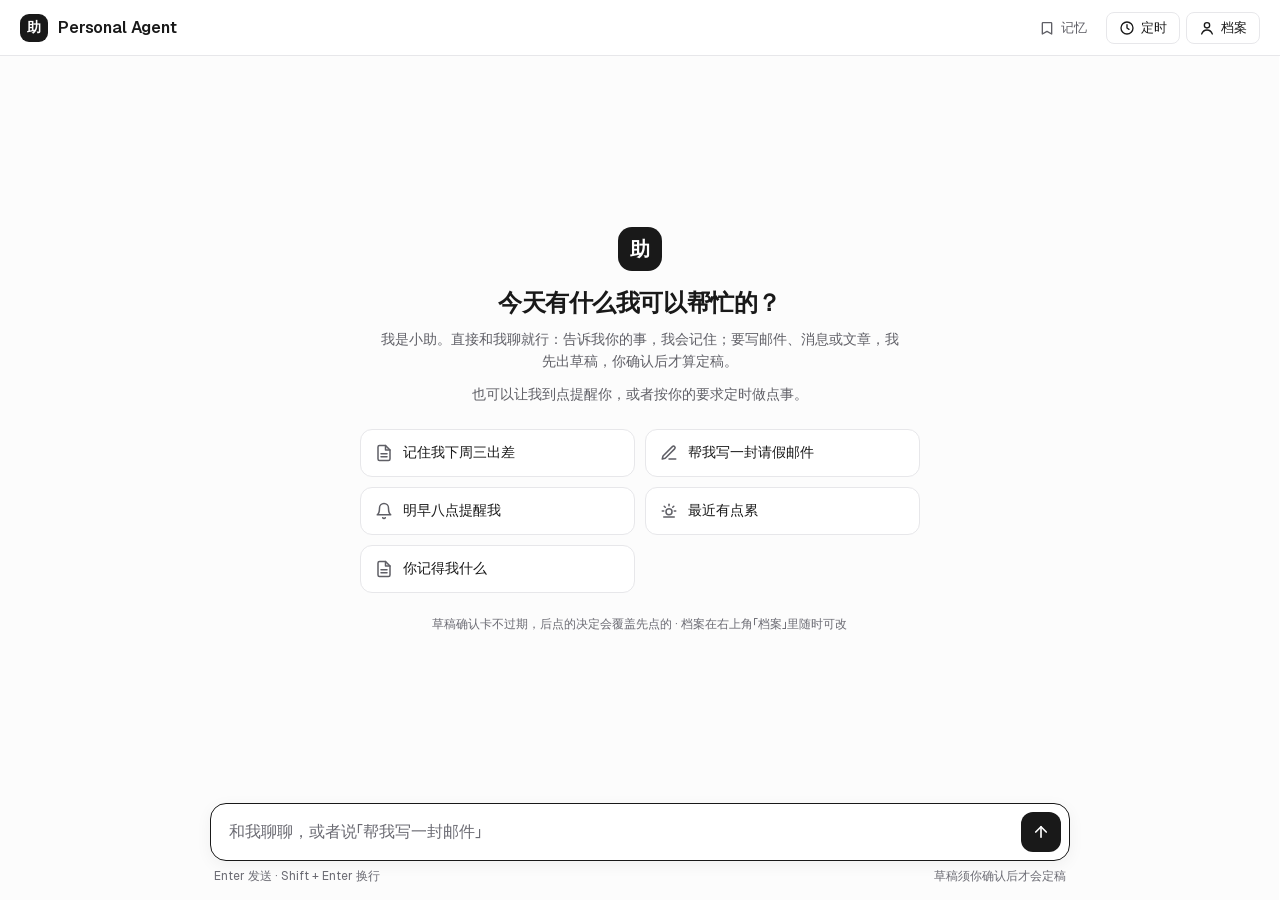
==== static/index.html @ c664112b "feat: 建立科研星舰 P1 受控记忆基线" ====
<!DOCTYPE html>
<html lang="zh-CN">
<head>
  <meta charset="UTF-8" />
  <meta name="viewport" content="width=device-width, initial-scale=1, viewport-fit=cover" />
  <meta name="color-scheme" content="light" />
  <meta name="theme-color" content="#FCFCFC" />
  <meta name="app-version" content="__APP_VERSION__" />
  <title>Personal Agent</title>
  <link rel="icon" href="data:image/svg+xml,%3Csvg xmlns='http://www.w3.org/2000/svg' viewBox='0 0 32 32'%3E%3Crect width='32' height='32' rx='9' fill='%23191919'/%3E%3Ctext x='16' y='22' font-size='16' text-anchor='middle' fill='white' font-family='sans-serif'%3E%E5%8A%A9%3C/text%3E%3C/svg%3E" />
  <link rel="preload" href="/static/fonts/Geist-Variable.woff2" as="font" type="font/woff2" crossorigin />
  <link rel="stylesheet" href="/static/design.css?v=__APP_VERSION__" />
  <link rel="stylesheet" href="/static/chat.css?v=__APP_VERSION__" />
  <script type="module" src="/static/js/app.js?v=__APP_VERSION__"></script>
</head>
<body class="app chat-app">
  <a class="skip-link" href="#composerInput">跳到输入框</a>

  <header class="app-header chat-header">
    <div class="brand">
      <span class="brand-mark" aria-hidden="true">助</span>
      <h1>Personal Agent</h1>
    </div>
    <div class="debug-badges debug-only" id="debugBadges" aria-label="调试信息"></div>
    <span class="header-spacer"></span>
    <div class="header-actions">
      <button type="button" class="btn btn-quiet btn-sm header-btn" id="btnMemory" aria-label="我记得的">
        <svg viewBox="0 0 24 24" fill="none" stroke="currentColor" stroke-width="2" stroke-linecap="round" stroke-linejoin="round" aria-hidden="true"><path d="M6 4h12a1 1 0 011 1v16l-7-4-7 4V5a1 1 0 011-1z"/></svg>
        <span class="header-btn-label">记忆</span>
      </button>
      <button type="button" class="btn btn-ghost btn-sm header-btn" id="btnSchedules" aria-label="定时任务" aria-expanded="false" aria-controls="schedulesPanel">
        <svg viewBox="0 0 24 24" fill="none" stroke="currentColor" stroke-width="2" stroke-linecap="round" stroke-linejoin="round" aria-hidden="true"><circle cx="12" cy="12" r="9"/><path d="M12 7v5l3 2"/></svg>
        <span class="header-btn-label">定时</span>
      </button>
      <button type="button" class="btn btn-ghost btn-sm header-btn" id="btnProfile" aria-label="我的个人档案" aria-expanded="false" aria-controls="drawer">
        <svg viewBox="0 0 24 24" fill="none" stroke="currentColor" stroke-width="2" stroke-linecap="round" stroke-linejoin="round" aria-hidden="true"><circle cx="12" cy="8" r="4"/><path d="M4 21c1.5-4 4.5-6 8-6s6.5 2 8 6"/></svg>
        <span class="header-btn-label">档案</span>
      </button>
    </div>
  </header>

  <div class="layout">
    <main class="chat-main" id="main">
      <div class="log-scroll" id="logScroll">
        <div class="log" id="log" role="log" aria-live="off" aria-label="对话记录"></div>
      </div>

      <form class="composer" id="composer" autocomplete="off">
        <button type="button" class="jump-latest" id="jumpLatest" hidden>
          <svg viewBox="0 0 24 24" fill="none" stroke="currentColor" stroke-width="2" stroke-linecap="round" stroke-linejoin="round" aria-hidden="true"><path d="M12 5v14"/><path d="M19 12l-7 7-7-7"/></svg>
          新消息
        </button>
        <div class="composer-inner">
          <div class="composer-shell" id="composerShell">
            <label class="sr-only" for="composerInput">给小助发消息</label>
            <textarea id="composerInput" rows="1" enterkeyhint="send"
              placeholder="和我聊聊，或者说「帮我写一封邮件」"
              aria-describedby="composerHint"></textarea>
            <button type="submit" class="btn btn-primary btn-send" id="btnSend" aria-label="发送">
              <svg viewBox="0 0 24 24" fill="none" stroke="currentColor" stroke-width="2.2" stroke-linecap="round" stroke-linejoin="round" aria-hidden="true"><path d="M12 19V5"/><path d="M5 12l7-7 7 7"/></svg>
            </button>
          </div>
          <div class="composer-error" id="composerError" role="alert" hidden></div>
          <div class="composer-hint" id="composerHint">
            <span id="composerHintKeys">Enter 发送 · Shift + Enter 换行</span>
            <span class="hint-right">草稿须你确认后才会定稿</span>
          </div>
        </div>
      </form>
    </main>

    <aside class="drawer" id="drawer" aria-labelledby="drawerTitle" inert>
      <div class="drawer-inner">
        <div class="drawer-head">
          <h2 id="drawerTitle">我的个人档案</h2>
          <button type="button" class="btn-icon" id="btnDrawerClose" aria-label="收起档案">
            <svg viewBox="0 0 24 24" fill="none" stroke="currentColor" stroke-width="2" stroke-linecap="round" stroke-linejoin="round" aria-hidden="true"><path d="M18 6L6 18"/><path d="M6 6l12 12"/></svg>
          </button>
        </div>
        <div class="drawer-body" id="drawerBody"></div>
        <section class="drawer-section drawer-account" aria-labelledby="accountTitle">
          <h3 class="drawer-section-title" id="accountTitle">账号与本机数据</h3>
          <label class="dw-field-label debug-only" for="userId">User ID</label>
          <input class="field-input debug-only" id="userId" value="" readonly spellcheck="false" autocapitalize="off" aria-describedby="userIdHint" />
          <p class="dw-note debug-only" id="userIdHint">由服务器会话决定，只读。</p>
          <div class="dw-account-actions">
            <button type="button" class="btn btn-ghost btn-sm" id="btnClearLocal">清除本机对话记录</button>
          </div>
          <p class="dw-note">档案保存在服务端；对话记录只保存在这台设备的浏览器里。</p>
          <p class="dw-version">Personal Agent v__APP_VERSION__</p>
        </section>
      </div>
    </aside>
  </div>

  <div class="backdrop" id="backdrop"></div>

  <div class="toast-wrap" id="toastWrap" role="status" aria-live="polite"></div>
  <div class="sr-only" id="srAnnounce" aria-live="polite" aria-atomic="true"></div>

  <dialog id="schedulesPanel" class="schedules-panel" aria-labelledby="schedulesTitle">
    <div class="drawer-head">
      <h2 id="schedulesTitle">定时任务</h2>
      <button type="button" class="btn btn-ghost btn-sm" id="btnSchedulesClose" aria-label="关闭定时任务">关闭</button>
    </div>
    <div id="schedulesBody" class="drawer-body"></div>
  </dialog>
  <noscript>
    <p class="noscript">需要开启 JavaScript 才能和小助对话。</p>
  </noscript>
</body>
</html>
---- static/design.css ----
/* Personal Agent · Light — shared tokens & primitives (v__APP_VERSION__)
   Canvas #FCFCFC · Ink #191919 (soft-black primary) · Geist (self-hosted, CJK falls back to system)
   Blue #008CFF / #0049D6 for links & status dots only · Amber for reminders.
   Text tokens are tuned for WCAG AA (≥ 4.5:1) on every surface they are used on;
   the vivid hues (--blue, --amber, --success, --error) are for dots, bars and borders. */

@font-face {
  font-family: "Geist";
  src: url("/static/fonts/Geist-Variable.woff2") format("woff2-variations"),
    url("/static/fonts/Geist-Variable.woff2") format("woff2");
  font-weight: 100 900;
  font-style: normal;
  font-display: swap;
}

@font-face {
  font-family: "Geist Mono";
  src: url("/static/fonts/GeistMono-Variable.woff2") format("woff2-variations"),
    url("/static/fonts/GeistMono-Variable.woff2") format("woff2");
  font-weight: 100 900;
  font-style: normal;
  font-display: swap;
}

:root {
  color-scheme: light;

  /* Backgrounds */
  --bg: #FCFCFC;
  --surface: #FFFFFF;
  --surface-alt: #FAFAFB;
  --surface-soft: #F0F0F2;
  --surface-hover: rgba(25, 25, 25, 0.04);
  --surface-active: rgba(25, 25, 25, 0.07);

  /* Borders */
  --border: #E7E7EA;
  --border-hover: #C9CDD4;
  --border-strong: rgba(25, 25, 25, 0.16);
  --border-control: #8E8E96;

  /* Text */
  --text: #191919;
  --text-secondary: #5F5F66;
  --text-tertiary: #6B6B73;
  --text-placeholder: #6B6B73;
  --text-inverse: #FFFFFF;
  --text-inverse-muted: rgba(255, 255, 255, 0.78);

  /* Accent — 软黑即主色（主 CTA / 用户气泡 / 确认卡） */
  --accent: #191919;
  --accent-hover: #0E0E0E;
  --accent-soft: rgba(25, 25, 25, 0.06);
  --accent-soft-2: rgba(25, 25, 25, 0.10);
  --accent-ring: rgba(25, 25, 25, 0.22);
  --focus-ring: #191919;

  /* Blue — 仅链接与状态点 */
  --blue: #008CFF;
  --blue-deep: #0049D6;
  --blue-soft: rgba(0, 140, 255, 0.08);
  --link: var(--blue-deep);
  --link-hover: #0038A8;

  /* Amber — 提醒 / 缺口 / 暂不可用 */
  --amber: #F59E0B;
  --amber-deep: #B45309;
  --amber-text: #92400E;
  --amber-soft: rgba(245, 158, 11, 0.14);

  /* Semantic */
  --success: #16A34A;
  --success-strong: #15803D;
  --success-text: #166534;
  --success-soft: rgba(22, 163, 74, 0.10);
  --error: #F53F3F;
  --error-strong: #CB272D;
  --error-text: #B42318;
  --error-soft: rgba(245, 63, 63, 0.09);
  --warning: var(--amber);
  --warning-soft: var(--amber-soft);
  --info: var(--accent);
  --info-soft: var(--accent-soft);

  /* Radius（12–16 为主） */
  --radius-tag: 6px;
  --radius-compact: 8px;
  --radius-control: 12px;
  --radius-card: 16px;
  --radius-feature: 20px;
  --radius-pill: 9999px;

  /* Motion */
  --ease-out: cubic-bezier(0.22, 1, 0.36, 1);
  --duration-fast: 0.12s;
  --duration: 0.18s;
  --duration-sidebar: 0.28s;

  /* Type */
  --font-sans: "Geist", -apple-system, BlinkMacSystemFont, "PingFang SC",
    "Hiragino Sans GB", "Microsoft YaHei", "Noto Sans CJK SC", "Source Han Sans SC",
    system-ui, "Segoe UI", Roboto, "Helvetica Neue", Arial, sans-serif;
  --font-mono: "Geist Mono", ui-monospace, SFMono-Regular, Menlo, Monaco,
    Consolas, "Liberation Mono", "Courier New", monospace;

  /* Elevation — border-first, shadows stay quiet */
  --shadow-hover: 0 4px 16px rgba(23, 24, 26, 0.05);
  --shadow-raised: 0 8px 24px rgba(25, 25, 25, 0.09);
  --shadow-modal: 0 24px 48px rgba(15, 15, 20, 0.14);
  --scrim: rgba(20, 20, 24, 0.42);

  /* Sizing */
  --control-h-sm: 32px;
  --control-h: 40px;
}

*, *::before, *::after { box-sizing: border-box; }

html, body {
  margin: 0;
  min-height: 100%;
}

body.app {
  min-height: 100vh;
  min-height: 100dvh;
  display: flex;
  flex-direction: column;
  font-family: var(--font-sans);
  font-weight: 400;
  color: var(--text);
  background: var(--bg);
  -webkit-font-smoothing: antialiased;
  text-rendering: optimizeLegibility;
}

button, input, select, textarea { font: inherit; color: inherit; }

::selection { background: var(--accent-soft-2); }

:focus-visible {
  outline: 2px solid var(--focus-ring);
  outline-offset: 2px;
}

.sr-only {
  position: absolute !important;
  width: 1px;
  height: 1px;
  padding: 0;
  margin: -1px;
  overflow: hidden;
  clip: rect(0, 0, 0, 0);
  white-space: nowrap;
  border: 0;
}

.skip-link {
  position: absolute;
  left: 12px;
  top: -48px;
  z-index: 100;
  background: var(--accent);
  color: var(--text-inverse);
  padding: 8px 14px;
  border-radius: var(--radius-control);
  font-size: 13px;
  font-weight: 500;
  text-decoration: none;
  transition: top var(--duration) var(--ease-out);
}
.skip-link:focus { top: 10px; }

/* ---------- Buttons ---------- */
.btn {
  display: inline-flex;
  align-items: center;
  justify-content: center;
  gap: 8px;
  border: 1px solid transparent;
  border-radius: var(--radius-control);
  padding: 9px 18px;
  min-height: var(--control-h);
  font-family: inherit;
  font-size: 14px;
  font-weight: 500;
  line-height: 1.2;
  cursor: pointer;
  white-space: nowrap;
  user-select: none;
  text-decoration: none;
  transition: background var(--duration-fast) ease, border-color var(--duration-fast) ease,
    color var(--duration-fast) ease, transform var(--duration) var(--ease-out),
    box-shadow var(--duration) ease, opacity var(--duration-fast) ease;
}
.btn:focus-visible {
  outline: 2px solid var(--focus-ring);
  outline-offset: 2px;
}
.btn:disabled,
.btn[aria-disabled="true"] {
  opacity: 0.45;
  cursor: not-allowed;
  transform: none;
  box-shadow: none;
}
.btn svg { width: 16px; height: 16px; flex-shrink: 0; }

.btn-primary {
  background: var(--accent);
  color: var(--text-inverse);
}
.btn-primary:hover:not(:disabled) { background: var(--accent-hover); }
.btn-primary:active:not(:disabled) { transform: translateY(1px); }

.btn-ghost {
  background: var(--surface);
  color: var(--text);
  border-color: var(--border);
}
.btn-ghost:hover:not(:disabled) {
  background: var(--surface-soft);
  border-color: var(--border-hover);
}
.btn-ghost:active:not(:disabled) { background: var(--surface-active); }

.btn-quiet {
  background: transparent;
  color: var(--text-secondary);
}
.btn-quiet:hover:not(:disabled) {
  background: var(--surface-hover);
  color: var(--text);
}

.btn-danger {
  background: var(--error-strong);
  color: var(--text-inverse);
}
.btn-danger:hover:not(:disabled) { filter: brightness(0.94); }

.btn-success {
  background: var(--success-strong);
  color: var(--text-inverse);
}
.btn-success:hover:not(:disabled) { filter: brightness(0.94); }

.btn-text {
  background: transparent;
  border: none;
  padding: 2px 4px;
  min-height: 0;
  color: var(--link);
  font-weight: 500;
  border-radius: var(--radius-tag);
}
.btn-text:hover:not(:disabled) {
  color: var(--link-hover);
  text-decoration: underline;
  text-underline-offset: 2px;
}

.btn-sm {
  padding: 6px 12px;
  font-size: 12.5px;
  border-radius: var(--radius-compact);
  min-height: var(--control-h-sm);
  gap: 6px;
}
.btn-sm svg { width: 14px; height: 14px; }

.btn-icon {
  display: inline-flex;
  align-items: center;
  justify-content: center;
  width: 38px;
  height: 38px;
  padding: 0;
  border: none;
  border-radius: var(--radius-control);
  background: transparent;
  color: var(--text-secondary);
  cursor: pointer;
  flex-shrink: 0;
  transition: background var(--duration-fast) ease, color var(--duration-fast) ease,
    transform var(--duration) var(--ease-out);
}
.btn-icon:hover:not(:disabled) {
  background: var(--surface-hover);
  color: var(--text);
}
.btn-icon:disabled { opacity: 0.4; cursor: not-allowed; }
.btn-icon:focus-visible {
  outline: 2px solid var(--focus-ring);
  outline-offset: 2px;
}
.btn-icon svg { width: 18px; height: 18px; }

.btn.is-loading { position: relative; color: transparent !important; }
.btn.is-loading::after {
  content: "";
  position: absolute;
  inset: 0;
  margin: auto;
  width: 14px;
  height: 14px;
  border-radius: 50%;
  border: 2px solid var(--text-inverse);
  border-right-color: transparent;
  animation: ja-spin 0.7s linear infinite;
}
.btn-ghost.is-loading::after,
.btn-quiet.is-loading::after { border-color: var(--text); border-right-color: transparent; }

/* ---------- Header ---------- */
.app-header {
  display: flex;
  align-items: center;
  flex-wrap: wrap;
  gap: 10px;
  padding: 10px 20px;
  background: rgba(255, 255, 255, 0.86);
  backdrop-filter: saturate(1.4) blur(12px);
  -webkit-backdrop-filter: saturate(1.4) blur(12px);
  border-bottom: 1px solid var(--border);
  position: sticky;
  top: 0;
  z-index: 30;
}
.app-header .brand {
  display: inline-flex;
  align-items: center;
  gap: 10px;
  min-width: 0;
}
.app-header .brand-mark {
  width: 28px;
  height: 28px;
  border-radius: 9px;
  background: var(--accent);
  color: var(--text-inverse);
  display: inline-flex;
  align-items: center;
  justify-content: center;
  font-size: 14px;
  font-weight: 600;
  flex-shrink: 0;
}
.app-header h1 {
  margin: 0;
  font-size: 16px;
  font-weight: 600;
  color: var(--text);
  letter-spacing: -0.01em;
  white-space: nowrap;
}
.app-header a {
  color: var(--text-secondary);
  text-decoration: none;
  font-size: 13px;
  font-weight: 500;
  transition: color var(--duration-fast) ease;
}
.app-header a:hover { color: var(--link); }
.header-spacer { flex: 1; min-width: 8px; }

/* ---------- Badges / pills / chips / tags ---------- */
.badge {
  display: inline-flex;
  align-items: center;
  gap: 5px;
  font-size: 11px;
  font-weight: 500;
  padding: 3px 9px;
  border-radius: var(--radius-pill);
  background: var(--surface-soft);
  color: var(--text-secondary);
  border: 1px solid var(--border);
  white-space: nowrap;
}
.badge .dot {
  width: 6px;
  height: 6px;
  border-radius: 50%;
  background: var(--text-tertiary);
  flex-shrink: 0;
}
.badge.is-live .dot { background: var(--success); }
.badge.is-mock .dot { background: var(--amber); }
.badge.is-off .dot { background: var(--error); }
.badge.badge-accent {
  background: var(--accent-soft);
  color: var(--text-secondary);
  border-color: transparent;
}
.badge.badge-amber {
  background: var(--amber-soft);
  color: var(--amber-text);
  border-color: transparent;
}

.pill {
  display: inline-flex;
  align-items: center;
  gap: 5px;
  font-size: 12px;
  font-weight: 500;
  line-height: 1.3;
  padding: 2px 10px;
  border-radius: var(--radius-pill);
  border: 1px solid transparent;
  white-space: nowrap;
}

.chip {
  display: inline-flex;
  align-items: center;
  gap: 4px;
  background: var(--surface-soft);
  border: 1px solid var(--border);
  color: var(--text-secondary);
  padding: 2px 9px;
  border-radius: var(--radius-tag);
  margin: 2px 2px 2px 0;
  font-size: 12px;
  font-weight: 500;
  line-height: 1.5;
}
.chip.gap {
  background: var(--amber-soft);
  border-color: transparent;
  color: var(--amber-text);
}
.chip.block {
  background: var(--error-soft);
  border-color: transparent;
  color: var(--error-text);
}
.chip.skill {
  background: var(--surface-soft);
  border-color: transparent;
  color: var(--text-secondary);
}
.chip.ok {
  background: var(--success-soft);
  border-color: transparent;
  color: var(--success-text);
}

.tag {
  display: inline-flex;
  align-items: center;
  font-size: 11px;
  font-weight: 500;
  line-height: 1.4;
  padding: 1px 7px;
  border-radius: var(--radius-pill);
  background: var(--surface-soft);
  color: var(--text-secondary);
  white-space: nowrap;
}
.tag.tag-amber { background: var(--amber-soft); color: var(--amber-text); }
.tag.tag-ok { background: var(--success-soft); color: var(--success-text); }
.tag.tag-ink { background: var(--accent); color: var(--text-inverse); }

/* ---------- Links ---------- */
a.link {
  color: var(--link);
  text-decoration: none;
  font-weight: 500;
  transition: color var(--duration-fast) ease;
  word-break: break-all;
}
a.link:hover {
  color: var(--link-hover);
  text-decoration: underline;
  text-underline-offset: 2px;
}

/* ---------- Inputs ---------- */
.input,
.field-input {
  width: 100%;
  background: var(--surface);
  border: 1px solid var(--border-control);
  color: var(--text);
  border-radius: var(--radius-control);
  padding: 9px 13px;
  font-size: 13.5px;
  font-family: inherit;
  line-height: 1.45;
  transition: border-color var(--duration-fast) ease, box-shadow var(--duration-fast) ease;
}
.input::placeholder,
.field-input::placeholder { color: var(--text-placeholder); }
.input:hover,
.field-input:hover { border-color: var(--text-secondary); }
.input:focus,
.field-input:focus {
  outline: 2px solid var(--focus-ring);
  outline-offset: 1px;
  border-color: var(--text);
}
textarea.field-input { resize: vertical; min-height: 88px; line-height: 1.6; }
select.field-input {
  appearance: none;
  background-image: linear-gradient(45deg, transparent 50%, var(--text-secondary) 50%),
    linear-gradient(135deg, var(--text-secondary) 50%, transparent 50%);
  background-position: calc(100% - 17px) 50%, calc(100% - 12px) 50%;
  background-size: 5px 5px;
  background-repeat: no-repeat;
  padding-right: 30px;
}

.actions {
  display: flex;
  gap: 8px;
  flex-wrap: wrap;
  margin-top: 12px;
}

/* ---------- Overlays ---------- */
.backdrop {
  position: fixed;
  inset: 0;
  background: var(--scrim);
  z-index: 45;
  opacity: 0;
  pointer-events: none;
  transition: opacity var(--duration) ease;
}
.backdrop.is-open {
  opacity: 1;
  pointer-events: auto;
}

/* ---------- Toast ---------- */
.toast-wrap {
  position: fixed;
  bottom: 24px;
  left: 50%;
  transform: translateX(-50%);
  z-index: 90;
  display: flex;
  flex-direction: column;
  align-items: center;
  gap: 8px;
  pointer-events: none;
  width: max-content;
  max-width: 92vw;
}
.toast {
  background: var(--text);
  color: var(--text-inverse);
  font-size: 13px;
  font-weight: 500;
  padding: 10px 16px;
  border-radius: var(--radius-control);
  box-shadow: var(--shadow-raised);
  animation: ja-toast-in var(--duration) var(--ease-out) both;
  max-width: min(480px, 92vw);
}
.toast.is-error { background: var(--error-text); }

/* ---------- Motion ---------- */
@keyframes ja-toast-in {
  from { opacity: 0; transform: translateY(10px) scale(0.97); }
  to { opacity: 1; transform: translateY(0) scale(1); }
}
@keyframes ja-fade-up {
  from { opacity: 0; transform: translateY(8px); }
  to { opacity: 1; transform: translateY(0); }
}
@keyframes ja-spin { to { transform: rotate(360deg); } }
@keyframes ja-typing-dot {
  0%, 60%, 100% { opacity: 0.35; transform: translateY(0); }
  30% { opacity: 1; transform: translateY(-3px); }
}
.enter { animation: ja-fade-up var(--duration) var(--ease-out) both; }

.typing-dots {
  display: inline-flex;
  gap: 4px;
  align-items: center;
  padding: 4px 2px;
}
.typing-dots span {
  width: 6px;
  height: 6px;
  border-radius: 50%;
  background: var(--text-tertiary);
  animation: ja-typing-dot 1.1s ease-in-out infinite;
}
.typing-dots span:nth-child(2) { animation-delay: 0.15s; }
.typing-dots span:nth-child(3) { animation-delay: 0.3s; }

/* ---------- Debug-only surfaces (?debug=1) ---------- */
body:not(.is-debug) .debug-only { display: none !important; }

@media (prefers-reduced-motion: reduce) {
  *, *::before, *::after {
    animation-duration: 0.01ms !important;
    animation-iteration-count: 1 !important;
    transition-duration: 0.01ms !important;
    scroll-behavior: auto !important;
  }
}
---- static/chat.css ----
/* Personal Agent · chat page (the only product page). Tokens come from design.css. */

:root {
  --overlay-light: rgba(247, 247, 248, 0.88);
  --on-ink-soft: rgba(255, 255, 255, 0.14);
  --on-ink-chip: rgba(255, 255, 255, 0.12);
  --log-width: 860px;
  --bubble-width: 720px;
  --card-width: 780px;
  --avatar: 28px;
  --drawer-width: 340px;
}

[hidden] { display: none !important; }

body.chat-app {
  height: 100vh;
  height: 100dvh;
  overflow: hidden;
  font-size: 14.5px;
  line-height: 1.6;
}

.noscript {
  margin: 40px auto;
  max-width: 420px;
  text-align: center;
  color: var(--text-secondary);
}

/* ---------- Header ---------- */
.chat-header {
  flex-wrap: nowrap;
  flex-shrink: 0;
  min-height: 56px;
}
.debug-badges {
  display: flex;
  flex-wrap: wrap;
  gap: 6px;
  min-width: 0;
}
.header-actions {
  display: flex;
  align-items: center;
  gap: 6px;
  flex-shrink: 0;
}
.header-btn svg { width: 16px; height: 16px; }
.header-btn[aria-expanded="true"] {
  background: var(--surface-soft);
  border-color: var(--border-hover);
}

/* The composer owns the bottom edge, so toasts drop in under the header instead. */
.chat-app .toast-wrap {
  top: 68px;
  bottom: auto;
}

/* ---------- Layout ---------- */
.layout {
  flex: 1;
  display: flex;
  min-height: 0;
}
.chat-main {
  flex: 1;
  min-width: 0;
  display: flex;
  flex-direction: column;
  position: relative;
}
.log-scroll {
  position: relative;
  overflow-anchor: none;
  flex: 1;
  min-height: 0;
  overflow-y: auto;
  overscroll-behavior: contain;
}
.log {
  max-width: var(--log-width);
  min-height: 100%;
  margin: 0 auto;
  padding: 24px 20px 28px;
  display: flex;
  flex-direction: column;
  gap: 14px;
}

/* ---------- Hero (empty state) ---------- */
.hero {
  margin-block: auto;
  padding: 32px 8px 16px;
  display: flex;
  flex-direction: column;
  align-items: center;
  text-align: center;
  gap: 10px;
}
.hero-mark {
  width: 44px;
  height: 44px;
  border-radius: 14px;
  background: var(--accent);
  color: var(--text-inverse);
  display: inline-flex;
  align-items: center;
  justify-content: center;
  font-size: 20px;
  font-weight: 600;
}
.hero h2 {
  margin: 6px 0 0;
  font-size: 24px;
  font-weight: 600;
  line-height: 1.3;
  letter-spacing: -0.02em;
}
.hero-sub {
  margin: 0;
  max-width: 520px;
  font-size: 14px;
  color: var(--text-secondary);
}
.hero-actions {
  display: grid;
  grid-template-columns: repeat(2, minmax(0, 1fr));
  gap: 10px;
  width: 100%;
  max-width: 560px;
  margin-top: 14px;
}
.hero-chip {
  display: flex;
  align-items: center;
  gap: 10px;
  min-height: 48px;
  padding: 12px 14px;
  background: var(--surface);
  border: 1px solid var(--border);
  border-radius: var(--radius-control);
  font-size: 13.5px;
  font-weight: 500;
  text-align: left;
  cursor: pointer;
  transition: border-color var(--duration-fast) ease, box-shadow var(--duration) ease, background var(--duration-fast) ease;
}
.hero-chip svg {
  width: 18px;
  height: 18px;
  flex-shrink: 0;
  color: var(--text-secondary);
}
.hero-chip:hover {
  border-color: var(--border-hover);
  box-shadow: var(--shadow-hover);
}
.hero-chip:active { background: var(--surface-hover); }
.hero-note {
  margin: 12px 0 0;
  font-size: 12px;
  color: var(--text-tertiary);
}

/* ---------- Messages ---------- */
.msg {
  display: flex;
  align-items: flex-start;
  gap: 10px;
  min-width: 0;
}
.msg-user { justify-content: flex-end; }
.msg-avatar {
  width: var(--avatar);
  height: var(--avatar);
  flex-shrink: 0;
  margin-top: 2px;
  border-radius: 9px;
  background: var(--accent);
  color: var(--text-inverse);
  display: inline-flex;
  align-items: center;
  justify-content: center;
  font-size: 13px;
  font-weight: 600;
}
.bubble {
  max-width: min(var(--bubble-width), 86%);
  min-width: 0;
  padding: 10px 14px;
  border-radius: var(--radius-card);
  font-size: 14.5px;
  line-height: 1.6;
  overflow-wrap: anywhere;
}
.bubble-user {
  background: var(--accent);
  color: var(--text-inverse);
  border-bottom-right-radius: 6px;
}
.bubble-assistant {
  background: var(--surface);
  border: 1px solid var(--border);
  border-top-left-radius: 6px;
}
.bubble-text { white-space: pre-wrap; }
.msg-feedback {
  display: flex;
  align-items: center;
  gap: 4px;
  margin-top: 6px;
  font-size: 13px;
  color: var(--text-tertiary);
}
.fb-btn {
  min-width: 32px;
  min-height: 28px;
  padding: 2px 6px;
  border-radius: 6px;
  opacity: 0.6;
  line-height: 1;
}
.fb-btn:hover:not(:disabled),
.fb-btn:focus-visible { opacity: 1; }
.fb-btn[aria-pressed="true"] { opacity: 1; background: var(--border); }
.fb-btn:disabled:not([aria-pressed="true"]) { opacity: 0.3; cursor: default; }
.fb-status { margin-left: 4px; }
.bubble-text.is-clamped {
  max-height: calc(1.6em * 9);
  overflow: hidden;
  -webkit-mask-image: linear-gradient(to bottom, black 65%, transparent);
  mask-image: linear-gradient(to bottom, black 65%, transparent);
}
.more-toggle {
  margin-top: 4px;
  font-size: 12.5px;
}
.bubble-user .more-toggle,
.bubble-user .more-toggle:hover:not(:disabled) {
  color: var(--text-inverse);
  text-decoration: underline;
  text-underline-offset: 2px;
}
.bubble-user :focus-visible { outline-color: var(--text-inverse); }
.bubble-note {
  margin-top: 4px;
  font-size: 12px;
  color: var(--text-inverse-muted);
}

.bubble-typing {
  display: inline-flex;
  align-items: center;
  gap: 10px;
}
.typing-hint {
  font-size: 12.5px;
  color: var(--text-secondary);
}
.typing-hint:empty { display: none; }

.bubble-error {
  background: var(--error-soft);
  border: 1px solid transparent;
  border-top-left-radius: 6px;
  color: var(--error-text);
}
.err-line {
  display: flex;
  align-items: flex-start;
  gap: 8px;
}
.err-icon {
  width: 16px;
  height: 16px;
  flex-shrink: 0;
  margin-top: 3px;
}
.err-actions {
  display: flex;
  gap: 8px;
  margin-top: 8px;
}

.sys-line {
  align-self: center;
  max-width: 90%;
  text-align: center;
  font-size: 12px;
  line-height: 1.5;
  color: var(--text-tertiary);
}
.sys-line span {
  display: inline-block;
  padding: 3px 10px;
  border-radius: var(--radius-pill);
  background: var(--surface-soft);
}
.sys-line.is-divider {
  align-self: stretch;
  max-width: none;
  display: flex;
  align-items: center;
  gap: 12px;
  margin: 4px 0;
}
.sys-line.is-divider::before,
.sys-line.is-divider::after {
  content: "";
  flex: 1;
  height: 1px;
  background: var(--border);
}
.sys-line.is-divider span {
  background: transparent;
  padding: 0;
}

/* ---------- Cards (shared shell) ---------- */
.log > .card {
  margin-left: calc(var(--avatar) + 10px);
  max-width: var(--card-width);
}
.card {
  min-width: 0;
  background: var(--surface);
  border: 1px solid var(--border);
  border-radius: var(--radius-card);
  padding: 16px 18px;
  transition: border-color var(--duration-fast) ease, box-shadow var(--duration) ease;
}
.card:hover {
  border-color: var(--border-hover);
  box-shadow: var(--shadow-hover);
}
.card-head {
  display: flex;
  align-items: center;
  justify-content: space-between;
  flex-wrap: wrap;
  gap: 8px 10px;
}
.card h3 {
  margin: 0;
  font-size: 14px;
  font-weight: 600;
  line-height: 1.4;
}
.card-tags {
  display: flex;
  flex-wrap: wrap;
  gap: 6px;
}
.card-sub {
  margin: 4px 0 0;
  font-size: 12.5px;
  color: var(--text-secondary);
}
.card-text {
  margin: 10px 0 0;
  font-size: 14px;
  line-height: 1.65;
}
.card-text.strong { font-weight: 500; }
.card-actions {
  display: flex;
  flex-wrap: wrap;
  align-items: center;
  gap: 8px;
  margin-top: 14px;
}
.card-note {
  margin: 10px 0 0;
  font-size: 12.5px;
  line-height: 1.55;
  color: var(--text-secondary);
}
.card-note.is-error { color: var(--error-text); }
.card-note.is-amber { color: var(--amber-text); }
.card-note.is-ok { color: var(--success-text); }
.card-foot {
  margin: 10px 0 0;
  font-size: 12px;
  color: var(--text-tertiary);
}
.card-foot-row {
  display: flex;
  align-items: center;
  justify-content: space-between;
  gap: 10px;
  margin-top: 12px;
}
.card-foot-row .card-foot { margin: 0; }
.chip-row {
  display: flex;
  flex-wrap: wrap;
  gap: 4px;
  flex: 1;
  min-width: 0;
}
.chip-row .chip { margin: 0; }
.chip.is-added { border: 1px dashed var(--border-control); }
.chip-more {
  align-self: center;
  font-size: 12px;
  color: var(--text-tertiary);
}
.card-group {
  display: flex;
  align-items: baseline;
  flex-wrap: wrap;
  gap: 6px 10px;
  margin-top: 10px;
}
.card-group-label {
  flex-shrink: 0;
  min-width: 48px;
  font-size: 12px;
  color: var(--text-secondary);
}
.mono-line {
  margin: 10px 0 0;
  padding: 6px 10px;
  border-radius: var(--radius-compact);
  background: var(--surface-alt);
  font-family: var(--font-mono);
  font-size: 12px;
  color: var(--text-secondary);
  word-break: break-all;
}
.debug-raw {
  margin-top: 10px;
  font-size: 12px;
  color: var(--text-secondary);
}
.debug-raw summary { cursor: pointer; }
.debug-raw pre {
  margin: 6px 0 0;
  max-height: 280px;
  overflow: auto;
  padding: 8px 10px;
  border: 1px solid var(--border);
  border-radius: var(--radius-compact);
  background: var(--surface-alt);
  font-family: var(--font-mono);
  font-size: 11.5px;
  line-height: 1.55;
  white-space: pre-wrap;
  word-break: break-all;
}
.log > .debug-raw { margin-left: calc(var(--avatar) + 10px); }

/* ---------- Confirm card ---------- */
.card-confirm {
  padding: 0;
  overflow: hidden;
  border-color: var(--accent);
}
.card-confirm:hover { border-color: var(--accent); }
.cc-band {
  display: flex;
  align-items: center;
  justify-content: space-between;
  flex-wrap: wrap;
  gap: 8px 10px;
  padding: 12px 18px;
  background: var(--accent);
  color: var(--text-inverse);
}
.card .cc-band h3 { color: var(--text-inverse); }
.cc-tags {
  display: flex;
  flex-wrap: wrap;
  gap: 6px;
}
.tag.tag-inverse {
  background: var(--on-ink-soft);
  color: var(--text-inverse);
}
.cc-band .tag.tag-ok {
  background: var(--surface);
  color: var(--success-text);
}
.cc-body { padding: 14px 18px 16px; }
.cc-policy {
  margin: 0;
  font-size: 12.5px;
  color: var(--text-secondary);
}
.cc-sections {
  display: flex;
  flex-direction: column;
  gap: 14px;
  margin-top: 12px;
}
.cc-section { min-width: 0; }
.cc-section-head {
  display: flex;
  align-items: center;
  gap: 8px;
  margin-bottom: 6px;
}
.cc-label {
  display: block;
  font-size: 12.5px;
  font-weight: 600;
  color: var(--text-secondary);
}
.cc-section > label.cc-label { margin-bottom: 6px; }
.cc-copy {
  margin-left: auto;
  display: inline-flex;
  align-items: center;
  gap: 4px;
  font-size: 12.5px;
}
.cc-copy svg { width: 14px; height: 14px; }
.draft-text {
  padding: 12px 14px;
  border: 1px solid var(--border);
  border-radius: var(--radius-control);
  background: var(--surface-alt);
  font-size: 14px;
  line-height: 1.75;
  white-space: pre-wrap;
  overflow-wrap: anywhere;
}
.draft-text.is-clamped {
  max-height: calc(1.75em * 12 + 24px);
  overflow: hidden;
  -webkit-mask-image: linear-gradient(to bottom, black 70%, transparent);
  mask-image: linear-gradient(to bottom, black 70%, transparent);
}
textarea.field-input.draft-edit {
  font-size: 14px;
  line-height: 1.75;
  min-height: 160px;
}
.draft-title {
  margin: 0;
  font-size: 15px;
  font-weight: 600;
  line-height: 1.5;
  overflow-wrap: anywhere;
}
.cc-section > .field-input { margin-top: 6px; }
.cc-reject {
  margin-top: 12px;
  padding: 12px 14px;
  border-left: 3px solid var(--amber);
  border-radius: var(--radius-control);
  background: var(--amber-soft);
}
.cc-reject .cc-label { display: block; margin-bottom: 6px; }
.cc-reject .card-actions { margin-top: 10px; }
.card-confirm.is-confirmed .draft-text { border-color: var(--success); }
.cc-notes {
  list-style: none;
  margin: 12px 0 0;
  padding: 0;
  display: flex;
  flex-direction: column;
  gap: 4px;
  font-size: 12.5px;
  color: var(--success-text);
}
.cc-notes li {
  display: flex;
  align-items: flex-start;
  gap: 6px;
}
.cc-notes svg {
  width: 14px;
  height: 14px;
  flex-shrink: 0;
  margin-top: 3px;
}
.cc-actions { margin-top: 16px; }
.card-status {
  margin: 10px 0 0;
  font-size: 12.5px;
  color: var(--text-secondary);
}
.card-status:empty { display: none; }
.card-error {
  margin-top: 10px;
  padding: 10px 12px;
  border-radius: var(--radius-control);
  background: var(--error-soft);
  color: var(--error-text);
  font-size: 13px;
}
.cc-superseded {
  display: flex;
  align-items: center;
  flex-wrap: wrap;
  gap: 10px;
  margin-top: 10px;
  font-size: 13px;
}
.card-confirm.is-rejected,
.card-confirm.is-superseded,
.card-confirm.is-rejected:hover,
.card-confirm.is-superseded:hover { border-color: var(--border-hover); }
.card-confirm.is-rejected .cc-band,
.card-confirm.is-superseded .cc-band { background: var(--text-secondary); }
.card-confirm.is-superseded .cc-body { padding-top: 10px; }
.card-confirm.is-superseded .card-status { margin-top: 0; }

/* ---------- Memory card (same soft-black band as confirm) ---------- */
.card-memory {
  padding: 0;
  overflow: hidden;
  border-color: var(--accent);
}
.card-memory:hover { border-color: var(--accent); }
.mem-group { margin-top: 14px; }
.mem-group-label {
  margin: 0;
  font-size: 12.5px;
  font-weight: 600;
  color: var(--text-secondary);
}
.mem-list {
  list-style: none;
  margin: 4px 0 0;
  padding: 0;
}
.mem-row {
  display: flex;
  align-items: flex-start;
  gap: 10px;
  padding: 8px 0;
  border-top: 1px solid var(--border);
}
.mem-row-main { flex: 1; min-width: 0; }
.mem-k {
  display: block;
  font-size: 12px;
  color: var(--text-tertiary);
}
.mem-v {
  margin: 2px 0 0;
  font-size: 14px;
  line-height: 1.55;
  white-space: pre-wrap;
  overflow-wrap: anywhere;
}
.mem-row-actions {
  display: flex;
  flex-shrink: 0;
  gap: 6px;
}
.mem-edit-input { margin-top: 4px; }
.mem-forget {
  margin-top: 14px;
  padding: 12px 14px;
  border-radius: var(--radius-control);
  background: var(--surface-soft);
}
.mem-forget p {
  margin: 0;
  font-size: 13.5px;
}
.card-memory .card-actions { margin-top: 12px; }

/* ---------- Reminder / continue cards ---------- */
.card-proactive { border-left: 3px solid var(--amber); }
.card-continue { border-left: 3px solid var(--text); }
.card-continue .card-list { margin-top: 4px; }
.card-list {
  margin: 10px 0 0;
  padding-left: 20px;
  font-size: 13.5px;
}
.card-list li { margin: 4px 0; }

/* ---------- Composer ---------- */
.composer {
  position: relative;
  flex-shrink: 0;
  padding: 10px 20px max(14px, env(safe-area-inset-bottom));
  background: var(--bg);
}
.composer-inner {
  max-width: var(--log-width);
  margin: 0 auto;
}
.composer-shell {
  display: flex;
  align-items: flex-end;
  gap: 8px;
  padding: 8px 8px 8px 14px;
  background: var(--surface);
  border: 1px solid var(--border-hover);
  border-radius: var(--radius-card);
  transition: border-color var(--duration-fast) ease, box-shadow var(--duration) ease;
}
.composer-shell:focus-within {
  border-color: var(--focus-ring);
  box-shadow: var(--shadow-hover);
}
.composer-shell.is-dragover {
  border-style: dashed;
  border-color: var(--accent);
  background: var(--surface-alt);
}
#composerInput {
  flex: 1;
  min-width: 0;
  min-height: 40px;
  max-height: 180px;
  padding: 8px 4px;
  border: none;
  background: transparent;
  resize: none;
  font-size: 15.5px;
  line-height: 1.55;
  color: var(--text);
}
#composerInput::placeholder { color: var(--text-placeholder); }
#composerInput:focus,
#composerInput:focus-visible { outline: none; }
.btn-send {
  width: 40px;
  height: 40px;
}
.btn-send {
  min-height: 40px;
  padding: 0;
  border-radius: var(--radius-control);
  flex-shrink: 0;
}
.btn-send svg { width: 18px; height: 18px; }
.composer-error {
  margin: 6px 4px 0;
  font-size: 12.5px;
  font-weight: 500;
  color: var(--error-text);
}
.composer-hint {
  display: flex;
  justify-content: space-between;
  flex-wrap: wrap;
  gap: 4px 12px;
  margin: 6px 4px 0;
  font-size: 12px;
  color: var(--text-tertiary);
}

.jump-latest {
  position: absolute;
  top: -44px;
  left: 50%;
  transform: translateX(-50%);
  z-index: 5;
  display: inline-flex;
  align-items: center;
  gap: 6px;
  padding: 6px 12px;
  border: 1px solid var(--border);
  border-radius: var(--radius-pill);
  background: var(--surface);
  box-shadow: var(--shadow-raised);
  font-size: 12.5px;
  font-weight: 500;
  cursor: pointer;
  animation: ja-fade-up var(--duration) var(--ease-out) both;
}
.jump-latest svg { width: 14px; height: 14px; }
.jump-latest:hover { background: var(--surface-soft); }

/* ---------- Profile drawer ---------- */
.drawer {
  flex-shrink: 0;
  width: 0;
  overflow: hidden;
  background: var(--surface);
  border-left: 1px solid transparent;
  transition: width var(--duration-sidebar) var(--ease-out), border-color var(--duration-sidebar) ease;
}
.drawer.is-open {
  width: var(--drawer-width);
  border-left-color: var(--border);
}
.drawer-inner {
  width: var(--drawer-width);
  height: 100%;
  overflow-y: auto;
  overscroll-behavior: contain;
  display: flex;
  flex-direction: column;
}
.drawer-head {
  position: sticky;
  top: 0;
  z-index: 2;
  display: flex;
  align-items: center;
  justify-content: space-between;
  gap: 10px;
  padding: 12px 12px 10px 18px;
  border-bottom: 1px solid var(--border);
  background: var(--surface);
}
.drawer-head h2 {
  margin: 0;
  font-size: 15px;
  font-weight: 600;
}
.drawer-body { padding: 14px 18px 4px; }
.drawer-tip {
  margin: 0;
  padding: 10px 12px;
  border: 1px dashed var(--border-hover);
  border-radius: var(--radius-control);
  background: var(--surface-alt);
  font-size: 12.5px;
  color: var(--text-secondary);
}
.drawer-section { margin-top: 18px; }
.drawer-section-head {
  display: flex;
  align-items: center;
  justify-content: space-between;
  gap: 8px;
}
.drawer-section-title {
  margin: 0 0 6px;
  font-size: 12.5px;
  font-weight: 600;
  color: var(--text-secondary);
}
.drawer-section-head .drawer-section-title { margin-bottom: 0; }
.btn-icon.btn-icon-sm {
  width: 32px;
  height: 32px;
}
.btn-icon.btn-icon-sm svg { width: 16px; height: 16px; }
.dw-row {
  display: flex;
  align-items: flex-start;
  justify-content: space-between;
  gap: 8px;
  padding: 10px 0;
  border-bottom: 1px solid var(--border);
}
.dw-row.dw-list,
.dw-row.is-editing {
  flex-direction: column;
  align-items: stretch;
}
.dw-row-top {
  display: flex;
  align-items: center;
  justify-content: space-between;
  gap: 8px;
}
.dw-row-main {
  display: flex;
  align-items: baseline;
  flex-wrap: wrap;
  gap: 4px 8px;
  min-width: 0;
}
.dw-label {
  width: 72px;
  flex-shrink: 0;
  font-size: 12px;
  color: var(--text-secondary);
}
.dw-value {
  min-width: 0;
  font-size: 13.5px;
  overflow-wrap: anywhere;
}
.dw-value.is-empty { color: var(--text-tertiary); }
.dw-count {
  font-size: 12px;
  color: var(--text-tertiary);
}
.dw-edit-btn {
  flex-shrink: 0;
  min-height: 28px;
  font-size: 12.5px;
}
.dw-list .chip-row { margin-top: 8px; }
.dw-exp {
  list-style: none;
  margin: 6px 0 0;
  padding: 0;
}
.dw-exp li {
  display: flex;
  align-items: flex-start;
  justify-content: space-between;
  gap: 8px;
  padding: 4px 0;
  font-size: 12.5px;
}
.dw-edit {
  display: flex;
  flex-direction: column;
  gap: 6px;
  margin-top: 8px;
}
.dw-row.is-editing > .dw-edit { margin-top: 0; }
.dw-field-label {
  display: block;
  font-size: 12px;
  font-weight: 500;
  color: var(--text-secondary);
}
.dw-hint {
  margin: 0;
  font-size: 11.5px;
  color: var(--text-tertiary);
}
.dw-error {
  margin: 0;
  font-size: 12px;
  color: var(--error-text);
}
.dw-edit-actions {
  display: flex;
  gap: 8px;
}
.dw-note {
  margin: 10px 0 0;
  font-size: 12px;
  line-height: 1.55;
  color: var(--text-tertiary);
}
.dw-empty {
  margin: 0;
  padding: 8px 0;
  font-size: 12.5px;
  color: var(--text-secondary);
}
div.dw-empty p { margin: 0 0 8px; }
.dw-raw { margin-top: 12px; }
.dw-raw summary {
  cursor: pointer;
  font-size: 12.5px;
  font-weight: 500;
  color: var(--link);
}
.raw-text {
  margin-top: 8px;
  max-height: 240px;
  overflow: auto;
  padding: 10px 12px;
  border: 1px solid var(--border);
  border-radius: var(--radius-compact);
  background: var(--surface-alt);
  font-size: 12.5px;
  line-height: 1.6;
  white-space: pre-wrap;
  overflow-wrap: anywhere;
}
.mem-search { margin: 6px 0 8px; }
.mem-list {
  list-style: none;
  margin: 0;
  padding: 0;
}
.mem-item {
  padding: 9px 0;
  border-bottom: 1px solid var(--border);
}
.mem-top {
  display: flex;
  align-items: center;
  justify-content: space-between;
  gap: 8px;
}
.mem-time {
  font-size: 11.5px;
  color: var(--text-tertiary);
}
.mem-text {
  margin: 4px 0 0;
  font-size: 13px;
  overflow-wrap: anywhere;
}
.drawer-account {
  margin-top: auto;
  padding: 16px 18px max(20px, env(safe-area-inset-bottom));
  border-top: 1px solid var(--border);
  background: var(--surface-alt);
}
.drawer-account .field-input { margin-top: 4px; }
.dw-account-actions { margin: 10px 0 0; }
.btn.is-armed,
.btn.is-armed:hover:not(:disabled) {
  border-color: var(--error-strong);
  color: var(--error-text);
}
.dw-version {
  margin: 10px 0 0;
  font-size: 11.5px;
  color: var(--text-tertiary);
}

/* ---------- Question card (single / multi / text) ---------- */
.ask-options {
  display: flex;
  flex-wrap: wrap;
  gap: 8px;
  margin-top: 12px;
}
.ask-opt {
  position: relative;
  display: inline-flex;
  align-items: center;
  gap: 8px;
  min-height: 38px;
  padding: 8px 14px 8px 12px;
  border: 1px solid var(--border);
  border-radius: var(--radius-control);
  background: var(--surface);
  font-size: 13.5px;
  line-height: 1.4;
  cursor: pointer;
  transition: border-color var(--duration-fast) ease, background var(--duration-fast) ease;
}
.ask-opt:hover { border-color: var(--border-hover); background: var(--surface-soft); }
.ask-opt.is-picked { border-color: var(--text); background: var(--accent-soft); font-weight: 500; }
.ask-opt:has(.ask-input:focus-visible) { outline: 2px solid var(--focus-ring); outline-offset: 2px; }
.ask-input {
  position: absolute;
  opacity: 0;
  width: 1px;
  height: 1px;
  pointer-events: none;
}
.ask-mark {
  display: inline-grid;
  place-items: center;
  width: 16px;
  height: 16px;
  flex-shrink: 0;
  border: 1.5px solid var(--border-control);
  border-radius: 50%;
  background: var(--surface);
  color: var(--text-inverse);
}
.ask-input[type="checkbox"] + .ask-mark { border-radius: 4px; }
.ask-mark svg { width: 11px; height: 11px; stroke-width: 3; opacity: 0; }
.ask-opt.is-picked .ask-mark { border-color: var(--text); background: var(--text); }
.ask-opt.is-picked .ask-mark svg { opacity: 1; }
.card-ask.is-answered .ask-opt { cursor: default; }
.card-ask.is-answered .ask-opt:hover { background: var(--surface); border-color: var(--border); }
.card-ask.is-answered .ask-opt.is-picked:hover { background: var(--accent-soft); border-color: var(--text); }
.card-ask.is-answered .ask-opt:not(.is-picked) { color: var(--text-tertiary); }
.ask-opt:has(.ask-input:disabled:not(:checked)):not(.is-picked) { cursor: not-allowed; }
.ask-text-wrap { margin-top: 12px; }
.ask-text-wrap .field-input { margin-top: 4px; min-height: 0; }
.ask-answer-text {
  margin-top: 12px;
  padding: 10px 12px;
  border-radius: var(--radius-control);
  background: var(--surface-alt);
  border: 1px solid var(--border);
}
.ask-answer-text p { margin: 4px 0 0; font-size: 13.5px; white-space: pre-wrap; }

/* ---------- Secret sandbox ---------- */
.card-secret { border-left: 3px solid var(--text); }
.secret-purpose {
  display: flex;
  flex-wrap: wrap;
  align-items: baseline;
  gap: 4px 10px;
  margin-top: 10px;
  font-size: 13.5px;
}
.secret-saved {
  display: flex;
  align-items: center;
  gap: 8px;
  color: var(--success-text);
}
.secret-saved svg { width: 16px; height: 16px; flex-shrink: 0; }

.secret-dialog {
  width: min(440px, calc(100vw - 32px));
  max-height: calc(100dvh - 32px);
  padding: 0;
  border: 1px solid var(--border);
  border-radius: var(--radius-card);
  background: var(--surface);
  color: var(--text);
  box-shadow: var(--shadow-modal);
  overflow: auto;
}
.secret-dialog::backdrop { background: rgba(25, 25, 25, 0.32); }
.secret-form { padding: 20px 20px 18px; }
.secret-head { display: flex; align-items: center; gap: 12px; }
.secret-lock {
  display: grid;
  place-items: center;
  width: 36px;
  height: 36px;
  flex-shrink: 0;
  border-radius: var(--radius-control);
  background: var(--text);
  color: var(--text-inverse);
}
.secret-lock svg { width: 18px; height: 18px; }
.secret-head h2 { margin: 0; font-size: 16px; font-weight: 600; }
.secret-platform { margin: 2px 0 0; font-size: 13px; color: var(--text-secondary); }
.secret-form .secret-purpose {
  margin-top: 14px;
  padding: 10px 12px;
  border-radius: var(--radius-control);
  background: var(--surface-alt);
  border: 1px solid var(--border);
}
.secret-fields { display: grid; gap: 12px; margin-top: 14px; }
.secret-input-wrap { position: relative; margin-top: 4px; }
.secret-input-wrap .secret-input { padding-right: 44px; font-family: var(--font-mono, inherit); }
.secret-input-wrap .secret-input[type="text"]:not([data-masked]) { padding-right: 13px; font-family: inherit; }
.secret-eye {
  position: absolute;
  top: 50%;
  right: 4px;
  transform: translateY(-50%);
}
.secret-promise {
  margin: 14px 0 0;
  padding-left: 18px;
  font-size: 12.5px;
  line-height: 1.6;
  color: var(--text-secondary);
}
.secret-error { margin: 12px 0 0; font-size: 13px; color: var(--error-text); }
.secret-actions {
  display: flex;
  justify-content: flex-end;
  gap: 8px;
  margin-top: 16px;
}

.sec-list { list-style: none; margin: 0; padding: 0; display: grid; gap: 8px; }
.sec-item {
  display: flex;
  align-items: flex-start;
  justify-content: space-between;
  gap: 10px;
  padding: 10px 12px;
  border: 1px solid var(--border);
  border-radius: var(--radius-control);
  background: var(--surface);
}
.sec-main { display: grid; gap: 3px; min-width: 0; }
.sec-label { display: inline-flex; align-items: center; gap: 6px; font-size: 13.5px; font-weight: 500; }
.sec-label svg { width: 14px; height: 14px; color: var(--text-secondary); }
.sec-masked { display: flex; flex-wrap: wrap; gap: 2px 10px; font-size: 12.5px; color: var(--text-secondary); }
.sec-field { font-variant-numeric: tabular-nums; }
.sec-delete.is-armed { color: var(--error-text); }

/* ---------- Tablet & mobile: drawer overlays the chat ---------- */
@media (max-width: 900px) {
  .drawer,
  .drawer.is-open {
    position: fixed;
    top: 0;
    right: 0;
    bottom: 0;
    z-index: 50;
    width: min(400px, 94vw);
    border-left: 1px solid var(--border);
  }
  .drawer {
    transform: translateX(100%);
    visibility: hidden;
    transition: transform var(--duration-sidebar) var(--ease-out), visibility 0s linear var(--duration-sidebar);
  }
  .drawer.is-open {
    transform: none;
    visibility: visible;
    box-shadow: var(--shadow-modal);
    transition: transform var(--duration-sidebar) var(--ease-out), visibility 0s;
  }
  .drawer-inner { width: 100%; }
}

@media (max-width: 640px) {
  .chat-header {
    padding: 8px 10px 8px 14px;
    gap: 8px;
  }
  .header-btn-label { display: none; }
  .header-btn {
    width: 40px;
    height: 40px;
    padding: 0;
  }
  .header-btn svg { width: 18px; height: 18px; }
  .log {
    padding: 16px 12px 20px;
    gap: 12px;
  }
  .msg-avatar { display: none; }
  .bubble { max-width: 90%; }
  .msg-assistant .bubble { max-width: 100%; }
  .log > .card,
  .log > .debug-raw { margin-left: 0; }
  .card { padding: 14px; }
  .card-confirm { padding: 0; }
  .cc-band { padding: 11px 14px; }
  .cc-body { padding: 12px 14px 14px; }
  .card-actions .btn-sm { min-height: 36px; }
  .composer { padding: 8px 12px max(10px, env(safe-area-inset-bottom)); }
  #composerInput,
  .field-input { font-size: 16px; }
  #composerHintKeys { display: none; }
  .hero { padding-top: 20px; }
  .hero h2 { font-size: 22px; }
}

@media (max-width: 480px) {
  .hero-actions { grid-template-columns: 1fr; }
}
/* Session expired / unavailable (S1): blocks the thread until the user chooses. */
.session-blocked {
  position: sticky;
  top: 0;
  z-index: 5;
  margin: 16px auto;
  max-width: 560px;
  padding: 16px 18px;
  border: 1px solid var(--border, #E7E7EA);
  border-radius: 12px;
  background: var(--surface, #fff);
}
.session-blocked-title { font-weight: 600; margin: 0 0 6px; }
.session-blocked-body { margin: 0 0 12px; color: var(--text-secondary, #5F5F66); }
.session-blocked-btn:focus-visible {
  outline: 2px solid var(--focus-ring, #191919);
  outline-offset: 2px;
}

/* User schedules share the chat drawer's surface and control tokens. */
.schedules-panel { margin: 0 0 0 auto; height: 100dvh; max-height: 100dvh; width: min(480px, 100%); max-width: 100%; padding: 0; border: 0; border-left: 1px solid var(--border); background: var(--surface); color: var(--text); }
.schedules-panel::backdrop { background: rgba(0, 0, 0, .25); }
.schedules-panel .drawer-head { position: sticky; top: 0; background: var(--surface); z-index: 1; }
.schedules-panel .drawer-body { padding: 24px; }
.schedule-row { display: flex; flex-direction: column; gap: 8px; width: 100%; padding: 16px; margin: 12px 0; border: 1px solid var(--border); border-radius: 12px; background: var(--surface); color: var(--text); text-align: left; cursor: pointer; font: inherit; overflow-wrap: anywhere; }
.schedule-row:hover { background: var(--surface-hover); }
.schedule-row-head { display: flex; justify-content: space-between; align-items: center; gap: 12px; }
.schedule-form { display: grid; gap: 16px; margin: 20px 0; }
.schedule-form label { display: grid; gap: 6px; color: var(--text-secondary); }
.schedule-form input, .schedule-form textarea, .schedule-form select { box-sizing: border-box; width: 100%; padding: 10px; border: 1px solid var(--border-control); border-radius: 8px; background: var(--surface); color: var(--text); font: inherit; }
.schedule-form textarea { resize: vertical; }
.schedule-run { padding: 12px 0; border-bottom: 1px solid var(--border); overflow-wrap: anywhere; }
.schedule-confirm { padding: 20px; overflow-wrap: anywhere; }
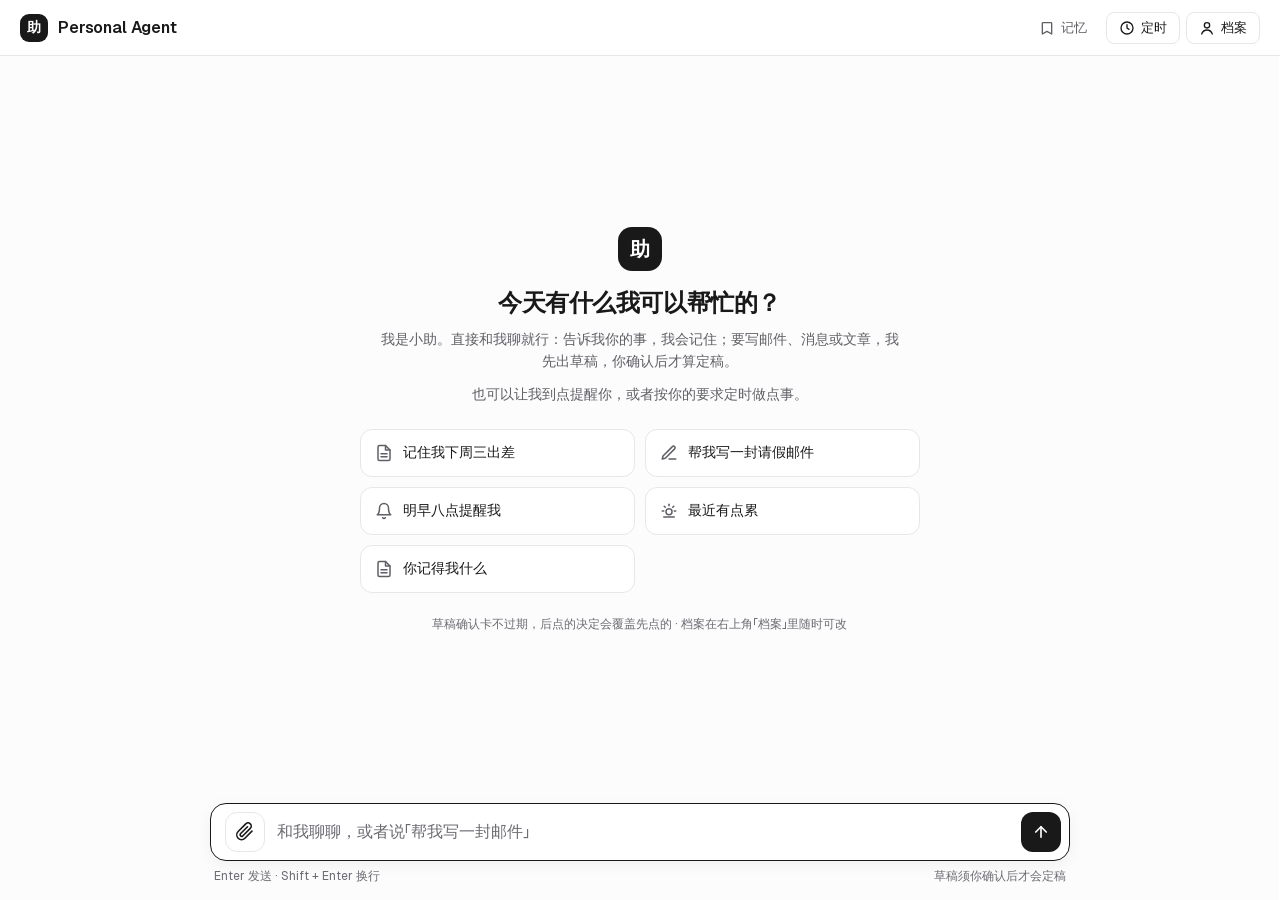
==== commit 536e56b4: "feat: 完善科研检索、在线服务与普通助手附件" ====
--- a/static/index.html
+++ b/static/index.html
@@ -51,7 +51,25 @@
           新消息
         </button>
         <div class="composer-inner">
+          <div id="attachmentPreview" class="attachment-preview" hidden></div>
+          <div id="attachmentOptions" class="attachment-options" hidden>
+            <label>保密程度
+              <select id="attachmentConfidentiality" aria-label="附件保密程度">
+                <option value="L1">公开资料</option>
+                <option value="L2" selected>内部资料</option>
+                <option value="L3">保密资料，仅本机处理</option>
+              </select>
+            </label>
+            <label class="attachment-outbound">
+              <input id="attachmentOutbound" type="checkbox" />
+              允许将附件、解析片段和本条消息发送给当前在线模型；不勾选则仅本机处理
+            </label>
+          </div>
           <div class="composer-shell" id="composerShell">
+            <input id="attachmentInput" type="file" accept=".jpg,.jpeg,.png,.webp,.pdf,.docx,.md,.markdown" hidden />
+            <button type="button" class="btn btn-ghost btn-attachment" id="btnAttachment" aria-label="添加图片或文件" title="添加图片或文件，默认仅本次对话">
+              <svg viewBox="0 0 24 24" fill="none" stroke="currentColor" stroke-width="2" stroke-linecap="round" stroke-linejoin="round" aria-hidden="true"><path d="m21.4 11.6-8.9 8.9a6 6 0 0 1-8.5-8.5l9.6-9.6a4 4 0 0 1 5.7 5.7l-9.6 9.6a2 2 0 0 1-2.8-2.8l8.9-8.9"/></svg>
+            </button>
             <label class="sr-only" for="composerInput">给小助发消息</label>
             <textarea id="composerInput" rows="1" enterkeyhint="send"
               placeholder="和我聊聊，或者说「帮我写一封邮件」"
--- a/static/chat.css
+++ b/static/chat.css
@@ -1258,3 +1258,75 @@
 .schedule-form textarea { resize: vertical; }
 .schedule-run { padding: 12px 0; border-bottom: 1px solid var(--border); overflow-wrap: anywhere; }
 .schedule-confirm { padding: 20px; overflow-wrap: anywhere; }
+
+
+.btn-attachment {
+  width: 40px;
+  height: 40px;
+  min-height: 40px;
+  padding: 0;
+  flex-shrink: 0;
+  border-radius: var(--radius-control);
+}
+.btn-attachment svg { width: 19px; height: 19px; }
+.attachment-preview { margin: 0 4px 8px; }
+.attachment-card {
+  display: flex;
+  align-items: center;
+  gap: 8px;
+  min-width: 0;
+  padding: 8px 10px;
+  border: 1px solid var(--border);
+  border-radius: var(--radius-control);
+  background: var(--surface-alt);
+}
+.attachment-name {
+  min-width: 0;
+  overflow: hidden;
+  text-overflow: ellipsis;
+  white-space: nowrap;
+  font-size: 13px;
+  font-weight: 600;
+}
+.attachment-status {
+  flex-shrink: 0;
+  color: var(--text-secondary);
+  font-size: 12px;
+}
+.attachment-remove {
+  width: 28px;
+  height: 28px;
+  margin-left: auto;
+  padding: 0;
+  flex-shrink: 0;
+  border: 0;
+  border-radius: 50%;
+  background: transparent;
+  color: var(--text-secondary);
+  cursor: pointer;
+  font-size: 20px;
+}
+.attachment-remove:hover { background: var(--border); color: var(--text); }
+.attachment-scope {
+  margin: 4px 2px 0;
+  color: var(--text-secondary);
+  font-size: 12px;
+  line-height: 1.5;
+}
+.attachment-options {
+  display: grid;
+  gap: 8px;
+  margin: 0 4px 8px;
+  padding: 10px;
+  border-left: 2px solid var(--border);
+  color: var(--text-secondary);
+  font-size: 12px;
+}
+.attachment-options label { display: flex; align-items: center; gap: 8px; }
+.attachment-options select { max-width: 100%; }
+.attachment-outbound { align-items: flex-start !important; line-height: 1.5; }
+.attachment-outbound input { margin-top: 3px; flex-shrink: 0; }
+@media (max-width: 560px) {
+  .attachment-status { display: none; }
+  .attachment-options { font-size: 12px; }
+}
